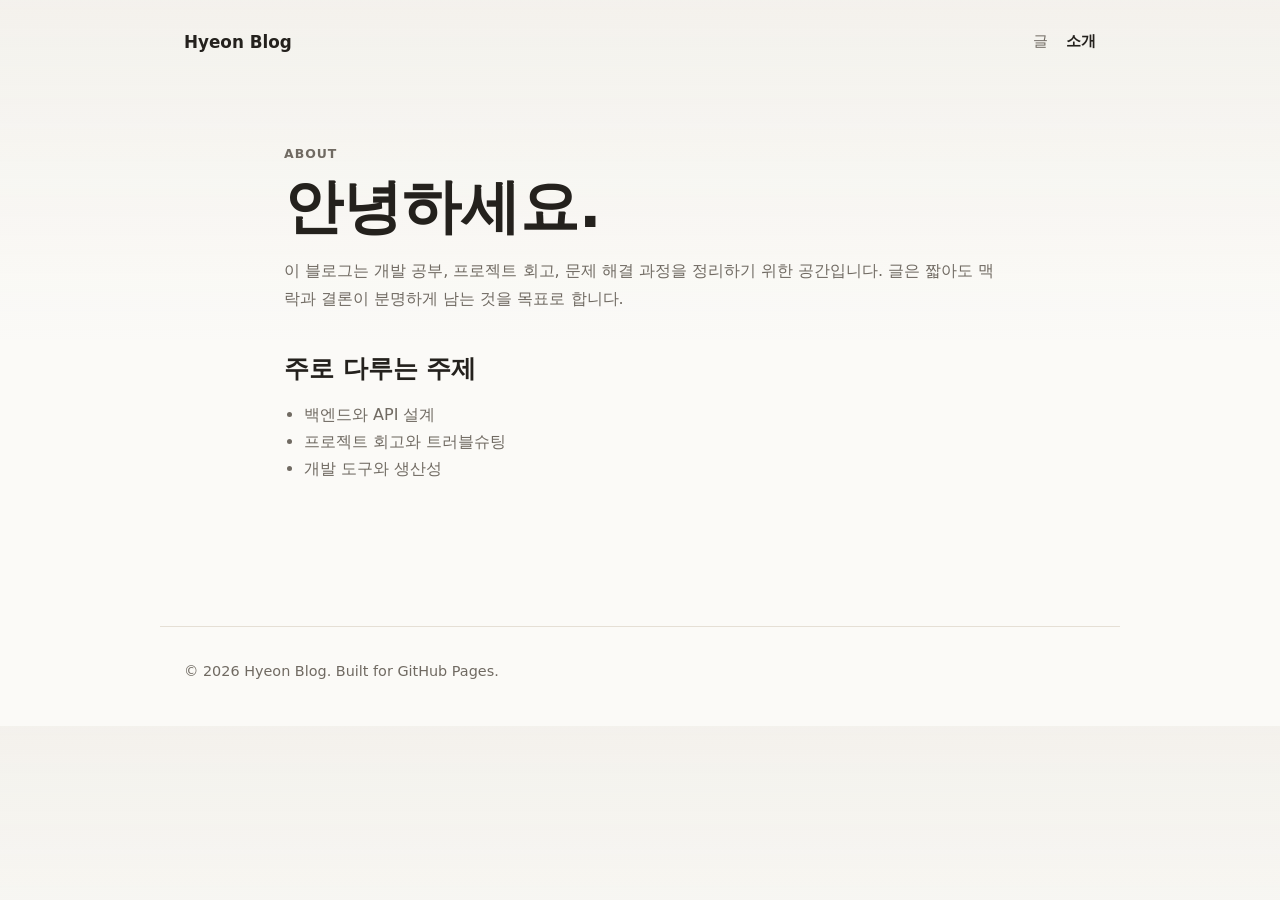
==== about.html @ abb443bb "Create GitHub Pages blog" ====
<!doctype html>
<html lang="ko">
  <head>
    <meta charset="utf-8">
    <meta name="viewport" content="width=device-width, initial-scale=1">
    <title>소개 | Hyeon Blog</title>
    <meta name="description" content="Hyeon Blog 소개 페이지입니다.">
    <link rel="stylesheet" href="./styles.css">
  </head>
  <body>
    <header class="site-header">
      <a class="brand" href="./index.html">Hyeon Blog</a>
      <nav class="nav" aria-label="주요 메뉴">
        <a href="./index.html">글</a>
        <a href="./about.html" aria-current="page">소개</a>
      </nav>
    </header>

    <main class="page">
      <article class="content">
        <p class="eyebrow">About</p>
        <h1>안녕하세요.</h1>
        <p>
          이 블로그는 개발 공부, 프로젝트 회고, 문제 해결 과정을 정리하기 위한
          공간입니다. 글은 짧아도 맥락과 결론이 분명하게 남는 것을 목표로 합니다.
        </p>
        <h2>주로 다루는 주제</h2>
        <ul>
          <li>백엔드와 API 설계</li>
          <li>프로젝트 회고와 트러블슈팅</li>
          <li>개발 도구와 생산성</li>
        </ul>
      </article>
    </main>

    <footer class="site-footer">
      <p>© 2026 Hyeon Blog. Built for GitHub Pages.</p>
    </footer>
  </body>
</html>
---- styles.css ----
:root {
  color-scheme: light;
  --bg: #fbfaf7;
  --surface: #ffffff;
  --text: #24211d;
  --muted: #706a62;
  --line: #e5dfd5;
  --accent: #1d6f5f;
  --accent-strong: #134f44;
  --soft: #f0eee8;
  --shadow: 0 18px 45px rgba(36, 33, 29, 0.08);
}

* {
  box-sizing: border-box;
}

body {
  margin: 0;
  background:
    linear-gradient(180deg, rgba(240, 238, 232, 0.7), transparent 340px),
    var(--bg);
  color: var(--text);
  font-family:
    Inter, ui-sans-serif, system-ui, -apple-system, BlinkMacSystemFont,
    "Segoe UI", sans-serif;
  line-height: 1.7;
}

a {
  color: inherit;
  text-decoration-color: rgba(29, 111, 95, 0.35);
  text-underline-offset: 4px;
}

a:hover {
  color: var(--accent-strong);
  text-decoration-color: currentColor;
}

.site-header {
  display: flex;
  align-items: center;
  justify-content: space-between;
  max-width: 960px;
  margin: 0 auto;
  padding: 28px 24px;
}

.brand {
  font-size: 1.05rem;
  font-weight: 800;
  letter-spacing: 0;
  text-decoration: none;
}

.nav {
  display: flex;
  gap: 18px;
  font-size: 0.95rem;
  color: var(--muted);
}

.nav a {
  text-decoration: none;
}

.nav a[aria-current="page"] {
  color: var(--text);
  font-weight: 700;
}

main {
  max-width: 960px;
  margin: 0 auto;
  padding: 0 24px 56px;
}

.intro {
  max-width: 780px;
  padding: 78px 0 70px;
}

.eyebrow {
  margin: 0 0 12px;
  color: var(--accent);
  font-size: 0.78rem;
  font-weight: 800;
  letter-spacing: 0.08em;
  text-transform: uppercase;
}

h1,
h2,
h3,
p {
  margin-top: 0;
}

h1 {
  max-width: 760px;
  margin-bottom: 20px;
  font-size: clamp(2.35rem, 7vw, 4.75rem);
  line-height: 1.04;
  letter-spacing: 0;
}

h2 {
  margin-bottom: 12px;
  font-size: 1.55rem;
  line-height: 1.25;
  letter-spacing: 0;
}

h3 {
  margin-bottom: 10px;
  font-size: 1.32rem;
  line-height: 1.35;
  letter-spacing: 0;
}

.intro p,
.section-heading p,
.post-card p,
.content p,
.content li,
.not-found p {
  color: var(--muted);
}

.intro p {
  max-width: 620px;
  margin-bottom: 0;
  font-size: 1.08rem;
}

.post-list {
  padding-top: 28px;
  border-top: 1px solid var(--line);
}

.section-heading {
  display: flex;
  gap: 20px;
  align-items: end;
  justify-content: space-between;
  margin-bottom: 20px;
}

.section-heading p {
  max-width: 360px;
  margin-bottom: 0;
  font-size: 0.93rem;
}

.post-card {
  display: grid;
  grid-template-columns: 1fr auto;
  gap: 24px;
  align-items: center;
  padding: 28px;
  background: var(--surface);
  border: 1px solid var(--line);
  border-radius: 8px;
  box-shadow: var(--shadow);
}

.post-card p:last-child {
  margin-bottom: 0;
}

.post-meta {
  margin-bottom: 8px;
  color: var(--accent);
  font-size: 0.85rem;
  font-weight: 700;
}

.read-more,
.button-link {
  display: inline-flex;
  align-items: center;
  min-height: 42px;
  padding: 0 16px;
  border-radius: 8px;
  background: var(--accent);
  color: #ffffff;
  font-size: 0.92rem;
  font-weight: 800;
  text-decoration: none;
  white-space: nowrap;
}

.read-more:hover,
.button-link:hover {
  background: var(--accent-strong);
  color: #ffffff;
}

.page {
  max-width: 760px;
}

.content {
  padding: 58px 0 72px;
}

.content h1 {
  font-size: clamp(2.1rem, 6vw, 3.7rem);
}

.content h2 {
  margin-top: 42px;
}

.content code {
  padding: 2px 6px;
  border-radius: 6px;
  background: var(--soft);
  color: var(--text);
  font-size: 0.92em;
}

.content ul {
  padding-left: 1.25rem;
}

.back-link {
  display: inline-block;
  margin-bottom: 34px;
  color: var(--muted);
  font-weight: 700;
  text-decoration: none;
}

.site-footer {
  max-width: 960px;
  margin: 0 auto;
  padding: 32px 24px 42px;
  border-top: 1px solid var(--line);
  color: var(--muted);
  font-size: 0.9rem;
}

.site-footer p {
  margin-bottom: 0;
}

.not-found {
  display: flex;
  min-height: 100vh;
  flex-direction: column;
  justify-content: center;
  max-width: 680px;
  margin: 0 auto;
  padding: 40px 24px;
}

@media (max-width: 680px) {
  .site-header,
  .section-heading,
  .post-card {
    align-items: flex-start;
  }

  .site-header,
  .section-heading {
    flex-direction: column;
  }

  .site-header {
    gap: 12px;
    padding-top: 22px;
  }

  .intro {
    padding: 48px 0 52px;
  }

  .post-card {
    grid-template-columns: 1fr;
    padding: 22px;
  }

  .read-more {
    justify-content: center;
    width: 100%;
  }
}
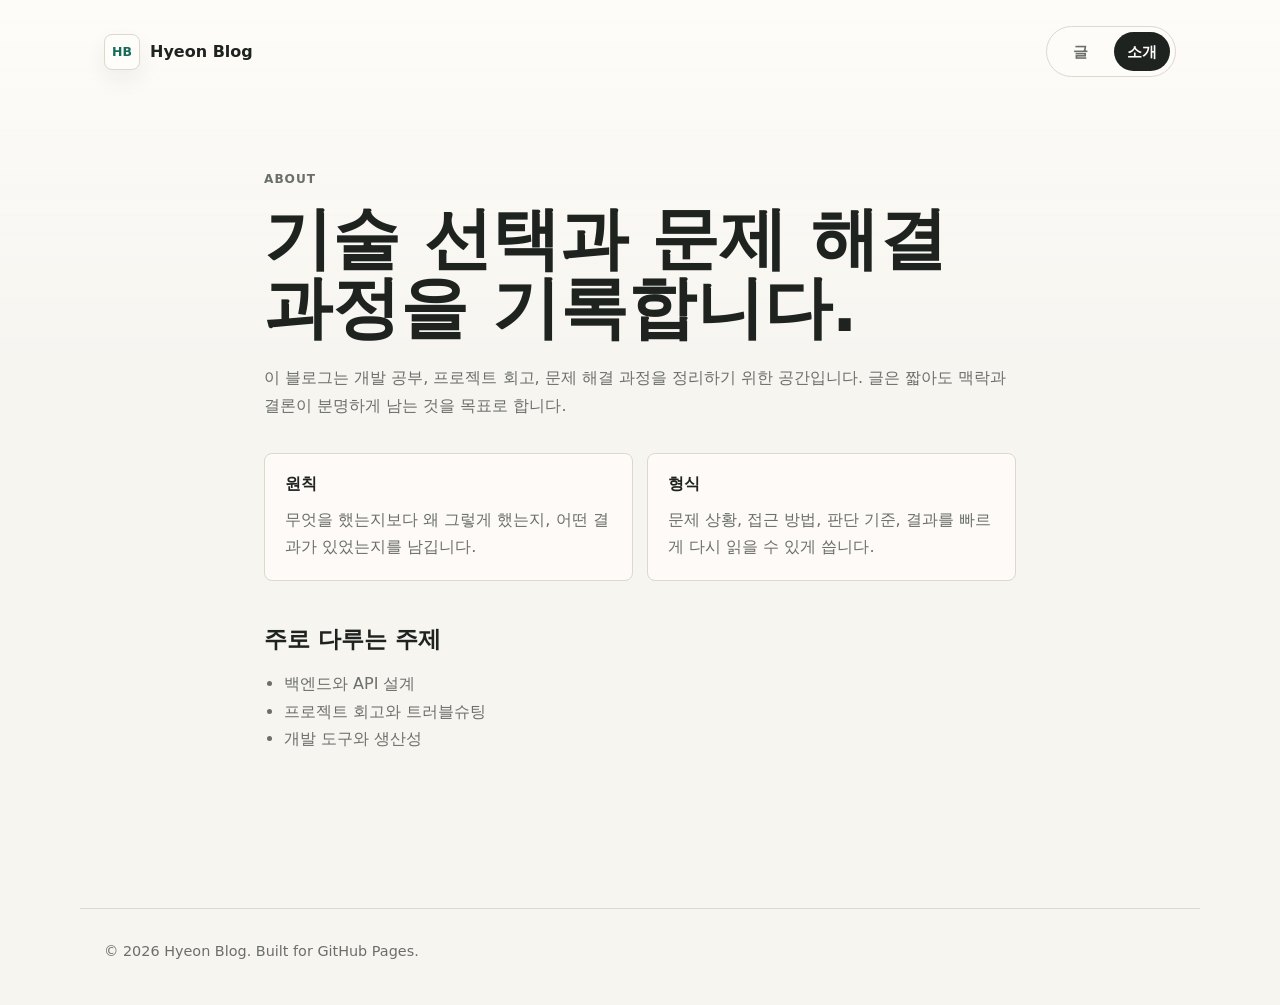
==== commit 931df5f9: "Refine blog UI" ====
--- a/about.html
+++ b/about.html
@@ -9,7 +9,10 @@
   </head>
   <body>
     <header class="site-header">
-      <a class="brand" href="./index.html">Hyeon Blog</a>
+      <a class="brand" href="./index.html">
+        <span class="brand-mark">HB</span>
+        <span>Hyeon Blog</span>
+      </a>
       <nav class="nav" aria-label="주요 메뉴">
         <a href="./index.html">글</a>
         <a href="./about.html" aria-current="page">소개</a>
@@ -19,11 +22,21 @@
     <main class="page">
       <article class="content">
         <p class="eyebrow">About</p>
-        <h1>안녕하세요.</h1>
+        <h1>기술 선택과 문제 해결 과정을 기록합니다.</h1>
         <p>
           이 블로그는 개발 공부, 프로젝트 회고, 문제 해결 과정을 정리하기 위한
           공간입니다. 글은 짧아도 맥락과 결론이 분명하게 남는 것을 목표로 합니다.
         </p>
+        <div class="principles">
+          <section>
+            <h2>원칙</h2>
+            <p>무엇을 했는지보다 왜 그렇게 했는지, 어떤 결과가 있었는지를 남깁니다.</p>
+          </section>
+          <section>
+            <h2>형식</h2>
+            <p>문제 상황, 접근 방법, 판단 기준, 결과를 빠르게 다시 읽을 수 있게 씁니다.</p>
+          </section>
+        </div>
         <h2>주로 다루는 주제</h2>
         <ul>
           <li>백엔드와 API 설계</li>
--- a/styles.css
+++ b/styles.css
@@ -1,24 +1,30 @@
 :root {
   color-scheme: light;
-  --bg: #fbfaf7;
-  --surface: #ffffff;
-  --text: #24211d;
-  --muted: #706a62;
-  --line: #e5dfd5;
-  --accent: #1d6f5f;
-  --accent-strong: #134f44;
-  --soft: #f0eee8;
-  --shadow: 0 18px 45px rgba(36, 33, 29, 0.08);
+  --bg: #f7f5f0;
+  --surface: #fffdfa;
+  --surface-muted: #eeebe3;
+  --text: #1f2320;
+  --muted: #6b6f6a;
+  --line: #ddd8cc;
+  --accent: #176b5b;
+  --accent-soft: #dcece7;
+  --ink: #232c3d;
+  --warm: #b46a3c;
+  --shadow: 0 20px 50px rgba(31, 35, 32, 0.08);
 }
 
 * {
   box-sizing: border-box;
+}
+
+html {
+  background: var(--bg);
 }
 
 body {
   margin: 0;
   background:
-    linear-gradient(180deg, rgba(240, 238, 232, 0.7), transparent 340px),
+    linear-gradient(180deg, rgba(255, 253, 250, 0.86), rgba(247, 245, 240, 0) 360px),
     var(--bg);
   color: var(--text);
   font-family:
@@ -29,63 +35,103 @@
 
 a {
   color: inherit;
-  text-decoration-color: rgba(29, 111, 95, 0.35);
-  text-underline-offset: 4px;
+  text-decoration-color: rgba(23, 107, 91, 0.34);
+  text-underline-offset: 5px;
 }
 
 a:hover {
-  color: var(--accent-strong);
+  color: var(--accent);
   text-decoration-color: currentColor;
 }
 
+code {
+  padding: 2px 6px;
+  border: 1px solid var(--line);
+  border-radius: 6px;
+  background: rgba(255, 255, 255, 0.64);
+  color: var(--ink);
+  font-size: 0.92em;
+}
+
 .site-header {
   display: flex;
   align-items: center;
   justify-content: space-between;
-  max-width: 960px;
+  max-width: 1120px;
   margin: 0 auto;
-  padding: 28px 24px;
+  padding: 26px 24px;
 }
 
 .brand {
-  font-size: 1.05rem;
+  display: inline-flex;
+  align-items: center;
+  gap: 10px;
+  font-size: 1rem;
   font-weight: 800;
   letter-spacing: 0;
   text-decoration: none;
 }
 
-.nav {
-  display: flex;
-  gap: 18px;
-  font-size: 0.95rem;
-  color: var(--muted);
-}
-
-.nav a {
-  text-decoration: none;
-}
-
-.nav a[aria-current="page"] {
-  color: var(--text);
-  font-weight: 700;
-}
-
-main {
-  max-width: 960px;
-  margin: 0 auto;
-  padding: 0 24px 56px;
-}
-
-.intro {
-  max-width: 780px;
-  padding: 78px 0 70px;
-}
-
-.eyebrow {
-  margin: 0 0 12px;
+.brand-mark {
+  display: inline-grid;
+  width: 36px;
+  height: 36px;
+  place-items: center;
+  border: 1px solid var(--line);
+  border-radius: 8px;
+  background: var(--surface);
   color: var(--accent);
   font-size: 0.78rem;
-  font-weight: 800;
+  box-shadow: 0 10px 22px rgba(31, 35, 32, 0.06);
+}
+
+.nav {
+  display: flex;
+  gap: 6px;
+  padding: 5px;
+  border: 1px solid var(--line);
+  border-radius: 999px;
+  background: rgba(255, 253, 250, 0.78);
+}
+
+.nav a {
+  min-width: 56px;
+  padding: 7px 12px;
+  border-radius: 999px;
+  color: var(--muted);
+  font-size: 0.92rem;
+  font-weight: 700;
+  text-align: center;
+  text-decoration: none;
+}
+
+.nav a[aria-current="page"] {
+  background: var(--text);
+  color: #ffffff;
+}
+
+main {
+  max-width: 1120px;
+  margin: 0 auto;
+  padding: 0 24px 64px;
+}
+
+.hero {
+  display: grid;
+  gap: 34px;
+  padding: 86px 0 64px;
+  border-bottom: 1px solid var(--line);
+}
+
+.hero-copy {
+  max-width: 860px;
+}
+
+.eyebrow {
+  margin: 0 0 14px;
+  color: var(--warm);
+  font-size: 0.76rem;
+  font-weight: 900;
   letter-spacing: 0.08em;
   text-transform: uppercase;
 }
@@ -98,45 +144,62 @@
 }
 
 h1 {
-  max-width: 760px;
-  margin-bottom: 20px;
-  font-size: clamp(2.35rem, 7vw, 4.75rem);
-  line-height: 1.04;
+  max-width: 860px;
+  margin-bottom: 22px;
+  font-size: clamp(2.45rem, 7vw, 5.35rem);
+  line-height: 1.02;
   letter-spacing: 0;
 }
 
 h2 {
   margin-bottom: 12px;
-  font-size: 1.55rem;
+  font-size: 1.46rem;
   line-height: 1.25;
   letter-spacing: 0;
 }
 
 h3 {
-  margin-bottom: 10px;
-  font-size: 1.32rem;
-  line-height: 1.35;
+  margin-bottom: 12px;
+  font-size: clamp(1.45rem, 3vw, 2.1rem);
+  line-height: 1.18;
   letter-spacing: 0;
 }
 
-.intro p,
+.hero-copy p,
 .section-heading p,
-.post-card p,
+.featured-post p,
 .content p,
 .content li,
-.not-found p {
+.not-found p,
+.post-actions,
+.empty-note {
   color: var(--muted);
 }
 
-.intro p {
-  max-width: 620px;
+.hero-copy p {
+  max-width: 660px;
   margin-bottom: 0;
-  font-size: 1.08rem;
+  font-size: 1.12rem;
+}
+
+.topic-strip {
+  display: flex;
+  flex-wrap: wrap;
+  gap: 10px;
+}
+
+.topic-strip span {
+  padding: 8px 12px;
+  border: 1px solid var(--line);
+  border-radius: 999px;
+  background: rgba(255, 253, 250, 0.74);
+  color: var(--ink);
+  font-size: 0.86rem;
+  font-weight: 800;
 }
 
 .post-list {
-  padding-top: 28px;
-  border-top: 1px solid var(--line);
+  padding-top: 38px;
 }
 
 .section-heading {
@@ -144,35 +207,97 @@
   gap: 20px;
   align-items: end;
   justify-content: space-between;
-  margin-bottom: 20px;
+  margin-bottom: 22px;
 }
 
 .section-heading p {
-  max-width: 360px;
+  max-width: 400px;
   margin-bottom: 0;
-  font-size: 0.93rem;
-}
-
-.post-card {
+  font-size: 0.94rem;
+}
+
+.featured-post {
   display: grid;
-  grid-template-columns: 1fr auto;
-  gap: 24px;
-  align-items: center;
-  padding: 28px;
+  grid-template-columns: minmax(220px, 0.72fr) minmax(0, 1fr);
+  gap: 28px;
+  align-items: stretch;
+  padding: 10px;
+  border: 1px solid var(--line);
+  border-radius: 8px;
   background: var(--surface);
-  border: 1px solid var(--line);
-  border-radius: 8px;
   box-shadow: var(--shadow);
 }
 
-.post-card p:last-child {
-  margin-bottom: 0;
+.post-visual {
+  display: grid;
+  align-content: end;
+  gap: 10px;
+  min-height: 250px;
+  padding: 22px;
+  overflow: hidden;
+  border-radius: 6px;
+  background:
+    linear-gradient(135deg, rgba(23, 107, 91, 0.92), rgba(35, 44, 61, 0.96)),
+    var(--ink);
+  text-decoration: none;
+}
+
+.post-visual span {
+  display: block;
+  height: 11px;
+  border-radius: 999px;
+  background: rgba(255, 255, 255, 0.74);
+}
+
+.post-visual span:nth-child(1) {
+  width: 76%;
+}
+
+.post-visual span:nth-child(2) {
+  width: 54%;
+  background: rgba(255, 255, 255, 0.52);
+}
+
+.post-visual span:nth-child(3) {
+  width: 68%;
+  background: rgba(220, 236, 231, 0.78);
+}
+
+.post-body {
+  display: flex;
+  flex-direction: column;
+  justify-content: center;
+  padding: 28px 24px 28px 0;
+}
+
+.featured-post p {
+  max-width: 620px;
 }
 
 .post-meta {
-  margin-bottom: 8px;
+  display: flex;
+  flex-wrap: wrap;
+  gap: 8px;
+  align-items: center;
+  margin-bottom: 14px;
   color: var(--accent);
   font-size: 0.85rem;
+  font-weight: 800;
+}
+
+.post-meta span::before {
+  content: "/";
+  margin-right: 8px;
+  color: var(--line);
+}
+
+.post-actions {
+  display: flex;
+  flex-wrap: wrap;
+  gap: 14px;
+  align-items: center;
+  margin-top: 18px;
+  font-size: 0.9rem;
   font-weight: 700;
 }
 
@@ -180,10 +305,11 @@
 .button-link {
   display: inline-flex;
   align-items: center;
+  justify-content: center;
   min-height: 42px;
-  padding: 0 16px;
+  padding: 0 17px;
   border-radius: 8px;
-  background: var(--accent);
+  background: var(--text);
   color: #ffffff;
   font-size: 0.92rem;
   font-weight: 800;
@@ -193,50 +319,95 @@
 
 .read-more:hover,
 .button-link:hover {
-  background: var(--accent-strong);
+  background: var(--accent);
   color: #ffffff;
 }
 
+.empty-note {
+  display: flex;
+  gap: 10px;
+  align-items: center;
+  margin-top: 16px;
+  padding: 16px 0;
+  font-size: 0.94rem;
+}
+
+.empty-note strong {
+  color: var(--text);
+}
+
 .page {
-  max-width: 760px;
+  max-width: 800px;
 }
 
 .content {
-  padding: 58px 0 72px;
+  padding: 66px 0 76px;
 }
 
 .content h1 {
-  font-size: clamp(2.1rem, 6vw, 3.7rem);
+  font-size: clamp(2.2rem, 6vw, 4.25rem);
 }
 
 .content h2 {
-  margin-top: 42px;
-}
-
-.content code {
-  padding: 2px 6px;
-  border-radius: 6px;
-  background: var(--soft);
-  color: var(--text);
-  font-size: 0.92em;
+  margin-top: 44px;
+}
+
+.content .lead {
+  color: var(--ink);
+  font-size: 1.17rem;
 }
 
 .content ul {
   padding-left: 1.25rem;
+}
+
+.principles {
+  display: grid;
+  grid-template-columns: repeat(2, minmax(0, 1fr));
+  gap: 14px;
+  margin: 34px 0 10px;
+}
+
+.principles section,
+.callout {
+  padding: 20px;
+  border: 1px solid var(--line);
+  border-radius: 8px;
+  background: rgba(255, 253, 250, 0.74);
+}
+
+.principles h2 {
+  margin-top: 0;
+  font-size: 1rem;
+}
+
+.principles p,
+.callout p {
+  margin-bottom: 0;
 }
 
 .back-link {
   display: inline-block;
   margin-bottom: 34px;
   color: var(--muted);
-  font-weight: 700;
+  font-weight: 800;
   text-decoration: none;
 }
 
+.callout {
+  margin-top: 42px;
+  border-left: 4px solid var(--accent);
+}
+
+.callout strong {
+  display: block;
+  margin-bottom: 8px;
+}
+
 .site-footer {
-  max-width: 960px;
+  max-width: 1120px;
   margin: 0 auto;
-  padding: 32px 24px 42px;
+  padding: 30px 24px 42px;
   border-top: 1px solid var(--line);
   color: var(--muted);
   font-size: 0.9rem;
@@ -256,34 +427,58 @@
   padding: 40px 24px;
 }
 
-@media (max-width: 680px) {
+@media (max-width: 760px) {
   .site-header,
   .section-heading,
-  .post-card {
+  .empty-note {
     align-items: flex-start;
   }
 
   .site-header,
-  .section-heading {
+  .section-heading,
+  .empty-note {
     flex-direction: column;
   }
 
   .site-header {
-    gap: 12px;
-    padding-top: 22px;
-  }
-
-  .intro {
-    padding: 48px 0 52px;
-  }
-
-  .post-card {
+    gap: 16px;
+    padding-top: 20px;
+  }
+
+  .nav {
+    width: 100%;
+  }
+
+  .nav a {
+    flex: 1;
+  }
+
+  .hero {
+    padding: 52px 0 46px;
+  }
+
+  .featured-post {
     grid-template-columns: 1fr;
-    padding: 22px;
+  }
+
+  .post-visual {
+    min-height: 180px;
+  }
+
+  .post-body {
+    padding: 8px 12px 18px;
+  }
+
+  .post-actions {
+    align-items: stretch;
+    flex-direction: column;
   }
 
   .read-more {
-    justify-content: center;
     width: 100%;
   }
-}
+
+  .principles {
+    grid-template-columns: 1fr;
+  }
+}
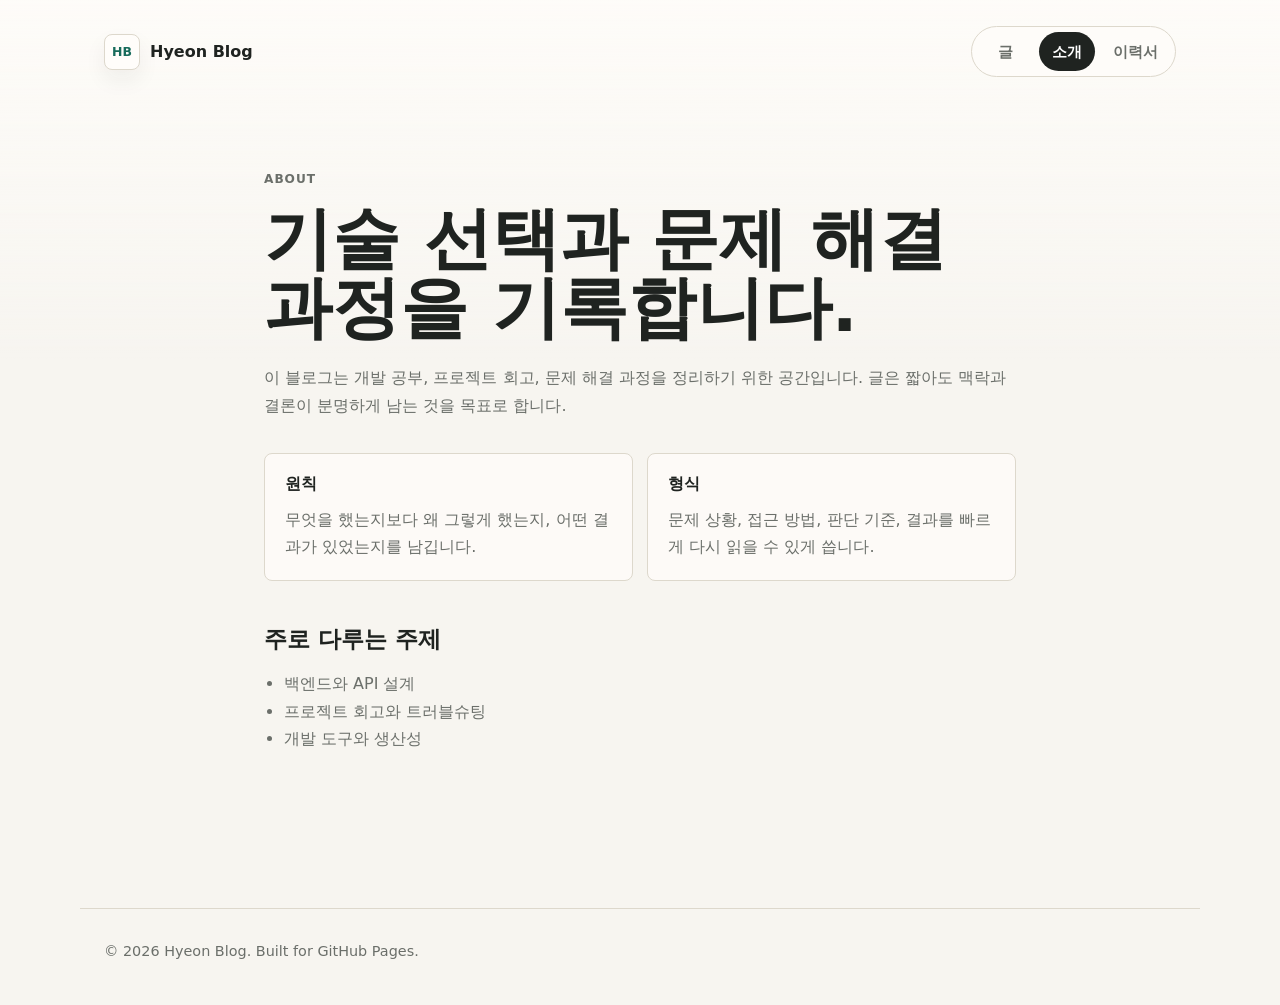
==== commit bdcd4cf5: "Add resume page" ====
--- a/about.html
+++ b/about.html
@@ -16,6 +16,7 @@
       <nav class="nav" aria-label="주요 메뉴">
         <a href="./index.html">글</a>
         <a href="./about.html" aria-current="page">소개</a>
+        <a href="./resume.html">이력서</a>
       </nav>
     </header>
 
--- a/styles.css
+++ b/styles.css
@@ -177,7 +177,7 @@
 }
 
 .hero-copy p {
-  max-width: 660px;
+  max-width: 980px;
   margin-bottom: 0;
   font-size: 1.12rem;
 }
